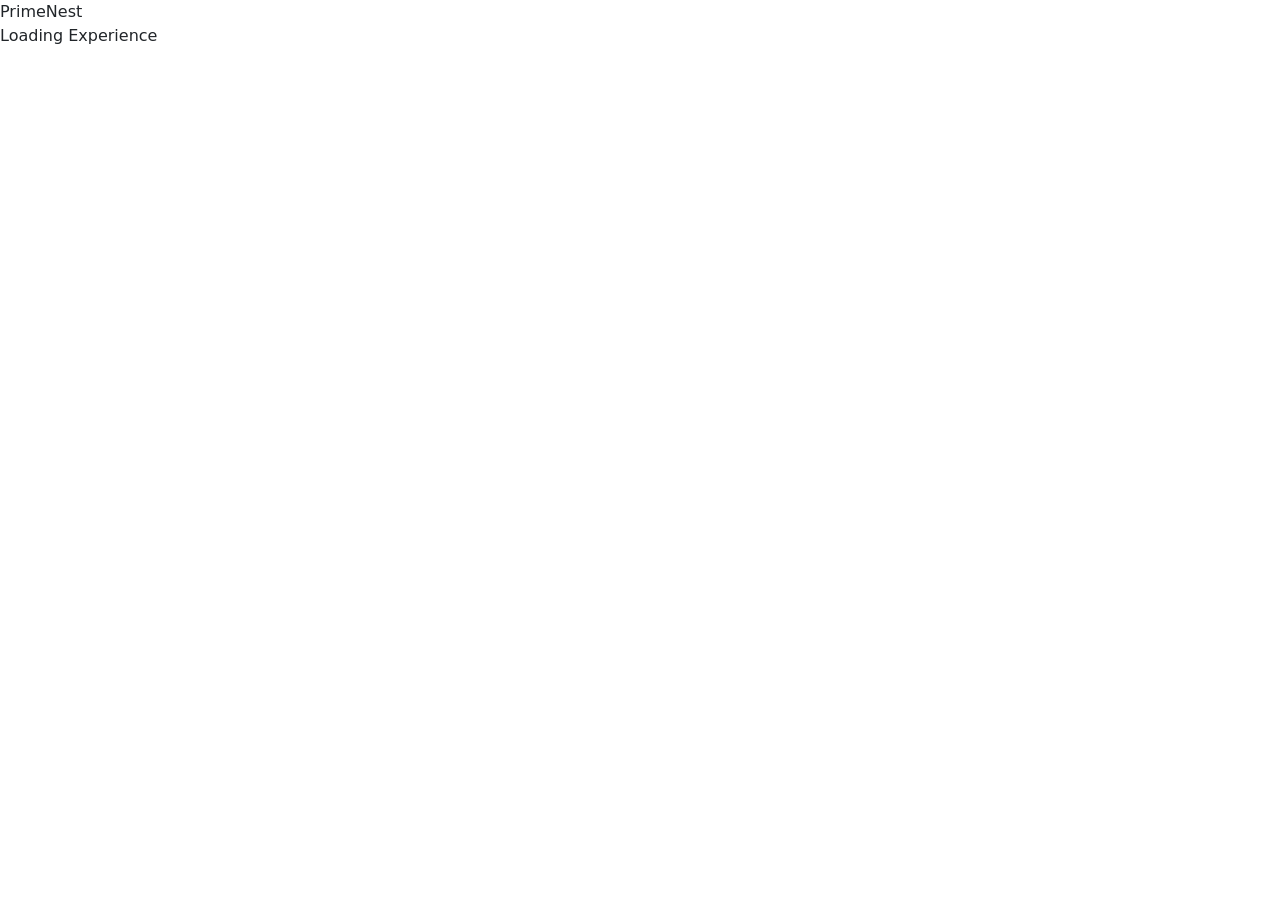
==== index.html @ ca361a0c "Add files via upload" ====
<!DOCTYPE html>
<html lang="en">
<head>
  <meta charset="utf-8">
  <meta name="viewport" content="width=device-width, initial-scale=1">
  <title>PrimeNest Properties | Buy, Sell &amp; Rent Premium Property in India</title>
  <meta name="description" content="PrimeNest Properties is a RERA-registered Indian real estate advisory offering 16+ verified apartments, villas, builder floors, plots, shops, offices and warehouses across Gurugram, Mumbai, Delhi, Bengaluru, Hyderabad and Pune.">
  <meta name="keywords" content="real estate India, property dealer, buy property, rent property, apartments for sale, villas, commercial office, plots, PrimeNest Properties">
  <meta name="author" content="PrimeNest Properties">
  <meta name="robots" content="index, follow, max-image-preview:large">
  <link rel="canonical" href="https://primenestproperties.in/">
  <meta property="og:type" content="website">
  <meta property="og:site_name" content="PrimeNest Properties">
  <meta property="og:title" content="PrimeNest Properties | Find Your Perfect Property">
  <meta property="og:description" content="Verified property listings, transparent pricing and complete legal diligence across six Indian cities. Call or WhatsApp 9217151926.">
  <meta property="og:image" content="https://images.pexels.com/photos/37853145/pexels-photo-37853145.jpeg?auto=compress&cs=tinysrgb&w=1200">
  <meta property="og:url" content="https://primenestproperties.in/">
  <meta property="og:locale" content="en_IN">
  <meta name="twitter:card" content="summary_large_image">
  <meta name="twitter:title" content="PrimeNest Properties | Find Your Perfect Property">
  <meta name="twitter:description" content="Verified property listings, transparent pricing and complete legal diligence across six Indian cities.">
  <meta name="twitter:image" content="https://images.pexels.com/photos/37853145/pexels-photo-37853145.jpeg?auto=compress&cs=tinysrgb&w=1200">
  <meta name="theme-color" content="#050b18">
  <link rel="icon" href="data:image/svg+xml,<svg xmlns='http://www.w3.org/2000/svg' viewBox='0 0 100 100'><rect width='100' height='100' rx='22' fill='%23050b18'/><text x='50' y='68' font-size='54' text-anchor='middle' fill='%23c9a227' font-family='Georgia'>P</text></svg>">
  <link rel="preconnect" href="https://fonts.googleapis.com">
  <link rel="preconnect" href="https://fonts.gstatic.com" crossorigin>
  <link rel="preconnect" href="https://images.pexels.com" crossorigin>
  <link href="https://fonts.googleapis.com/css2?family=Plus+Jakarta+Sans:wght@300;400;500;600;700;800&family=Playfair+Display:wght@500;600;700&display=swap" rel="stylesheet">
  <link href="https://cdn.jsdelivr.net/npm/bootstrap@5.3.3/dist/css/bootstrap.min.css" rel="stylesheet">
  <link href="https://cdnjs.cloudflare.com/ajax/libs/font-awesome/6.5.2/css/all.min.css" rel="stylesheet">
  <script type="application/ld+json">
  {"@context":"https://schema.org","@type":"RealEstateAgent","name":"PrimeNest Properties","description":"RERA registered property advisory for buying, selling, renting and managing real estate across India.","telephone":"+919217151926","email":"hello@primenestproperties.in","url":"https://primenestproperties.in/","address":{"@type":"PostalAddress","streetAddress":"PrimeNest Tower, 4th Floor, Sector 29, MG Road","addressLocality":"Gurugram","addressRegion":"Haryana","postalCode":"122001","addressCountry":"IN"},"areaServed":["Gurugram","Delhi","Mumbai","Bengaluru","Hyderabad","Pune"],"aggregateRating":{"@type":"AggregateRating","ratingValue":"4.9","reviewCount":"1200"},"openingHours":"Mo-Sa 09:30-19:30"}
  </script>
</head>
<body>
  <div id="prime-loader"><div class="loader-inner"><div class="loader-mark">Prime<span>Nest</span></div><div class="loader-bar"><i></i></div><div class="loader-sub">Loading Experience</div></div></div>
  <header id="prime-nav"></header>
  <main id="prime-app"></main>
  <footer id="prime-footer"></footer>
  <noscript>
    <div style="padding:48px 20px;text-align:center;font-family:system-ui,sans-serif">
      <h1 style="font-size:1.5rem;color:#050b18">PrimeNest Properties</h1>
      <p>Please enable JavaScript to browse our verified property listings.</p>
      <p>Call or WhatsApp us on <strong>9217151926</strong> — hello@primenestproperties.in</p>
    </div>
  </noscript>
  <script src="https://cdn.jsdelivr.net/npm/bootstrap@5.3.3/dist/js/bootstrap.bundle.min.js"></script>
  <script type="module" src="/src/site-entry.js"></script>
</body>
</html>
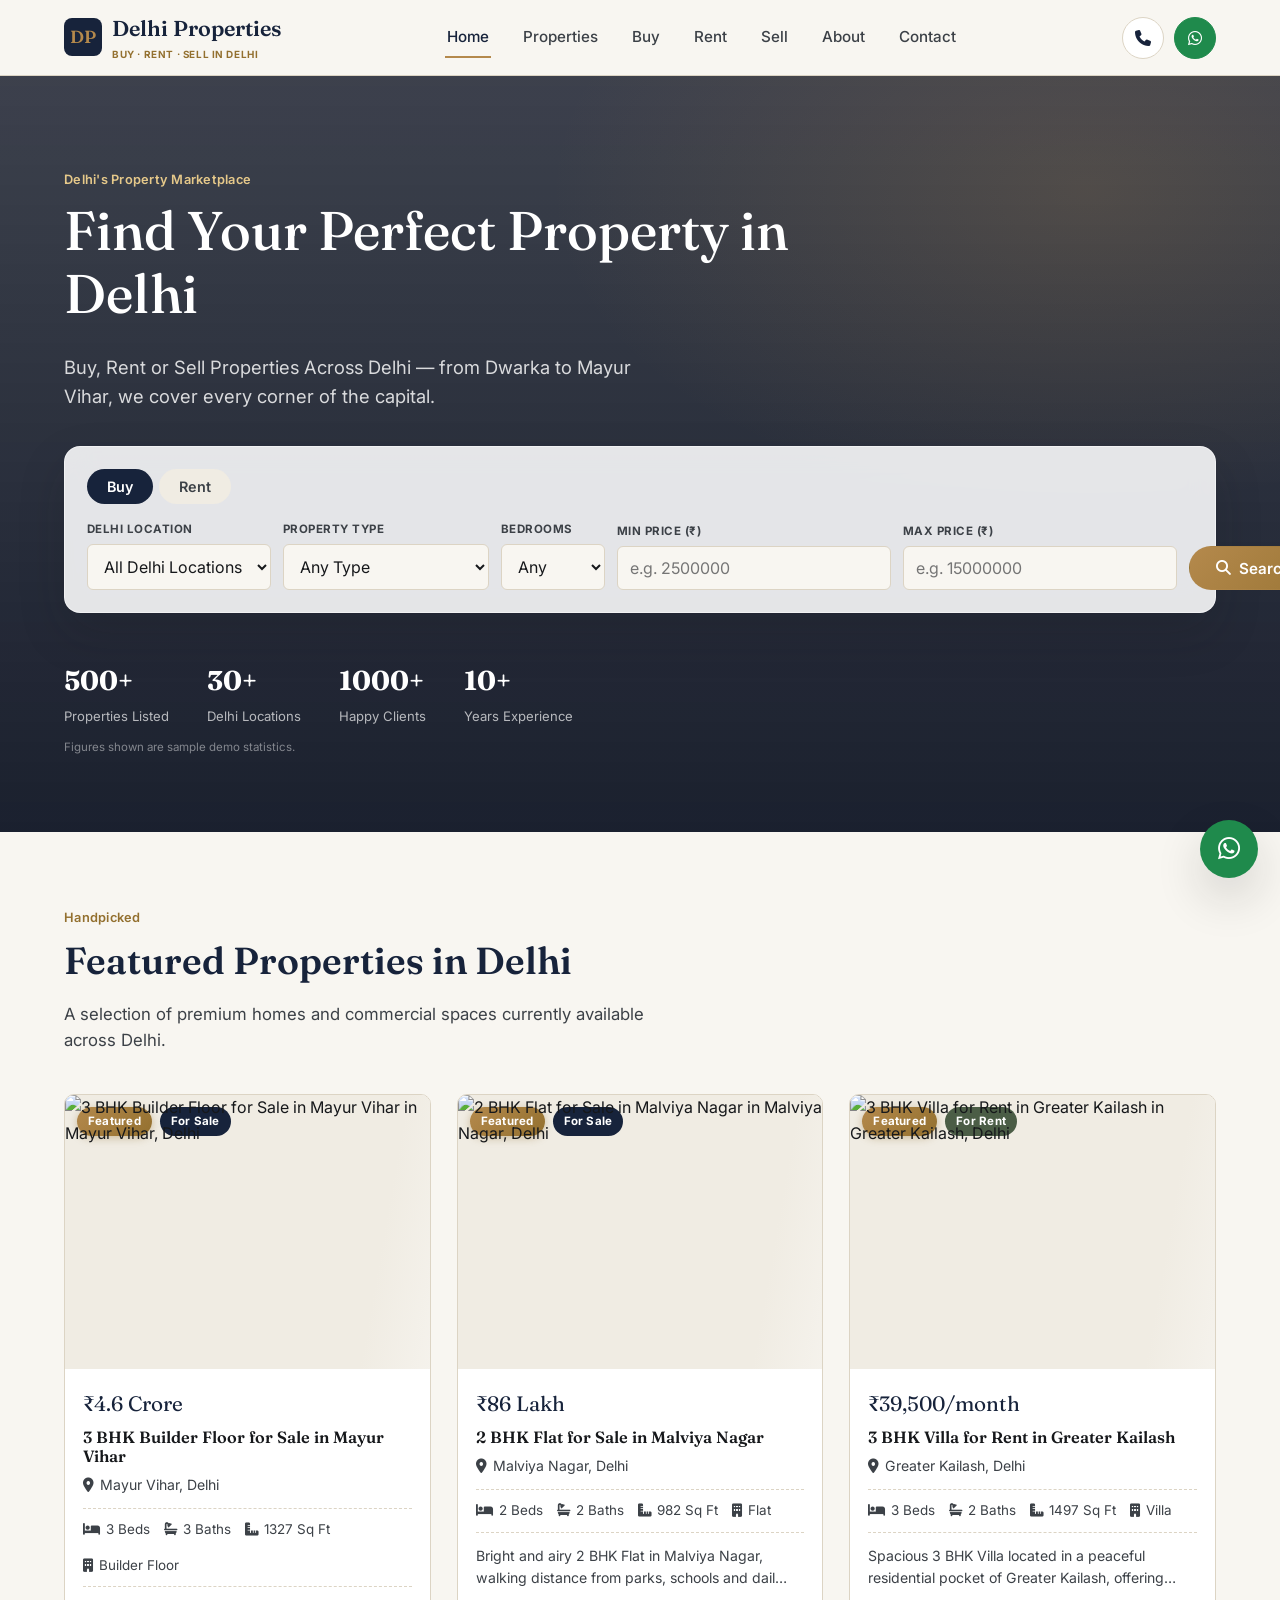
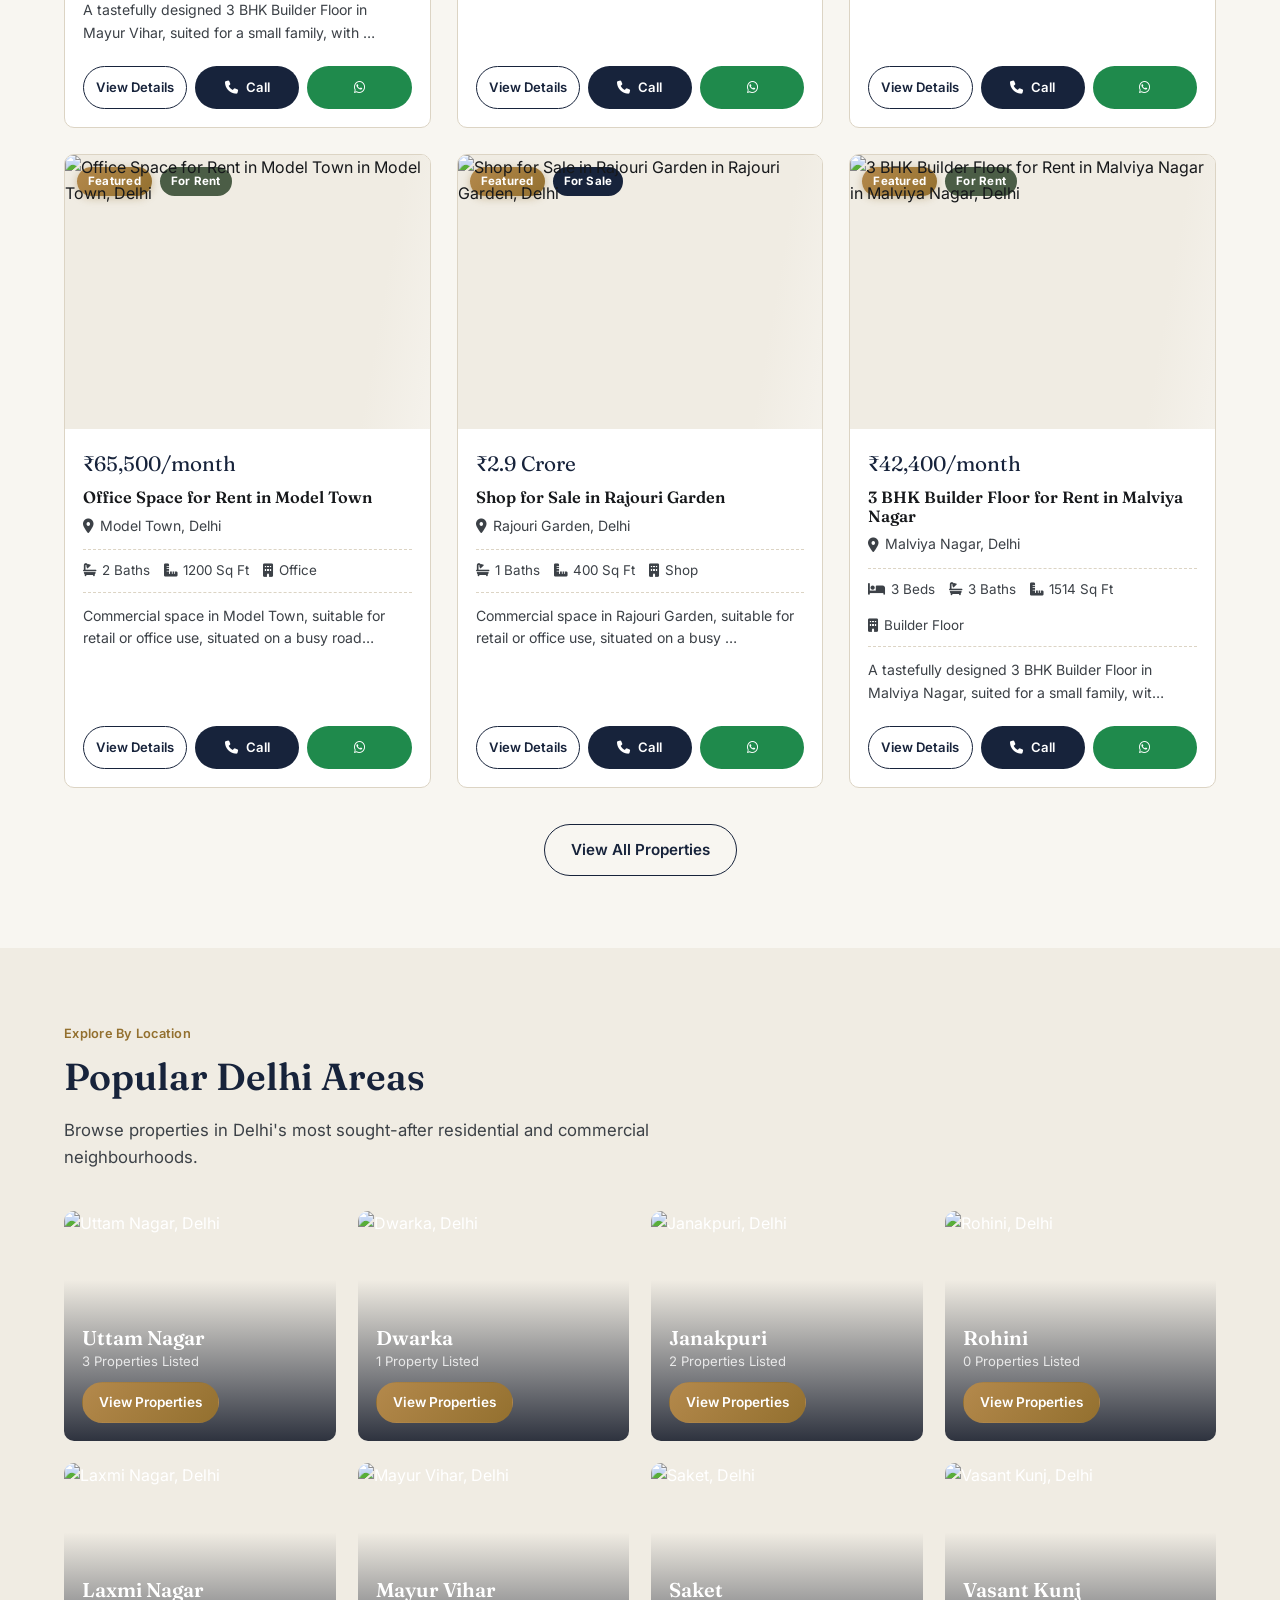
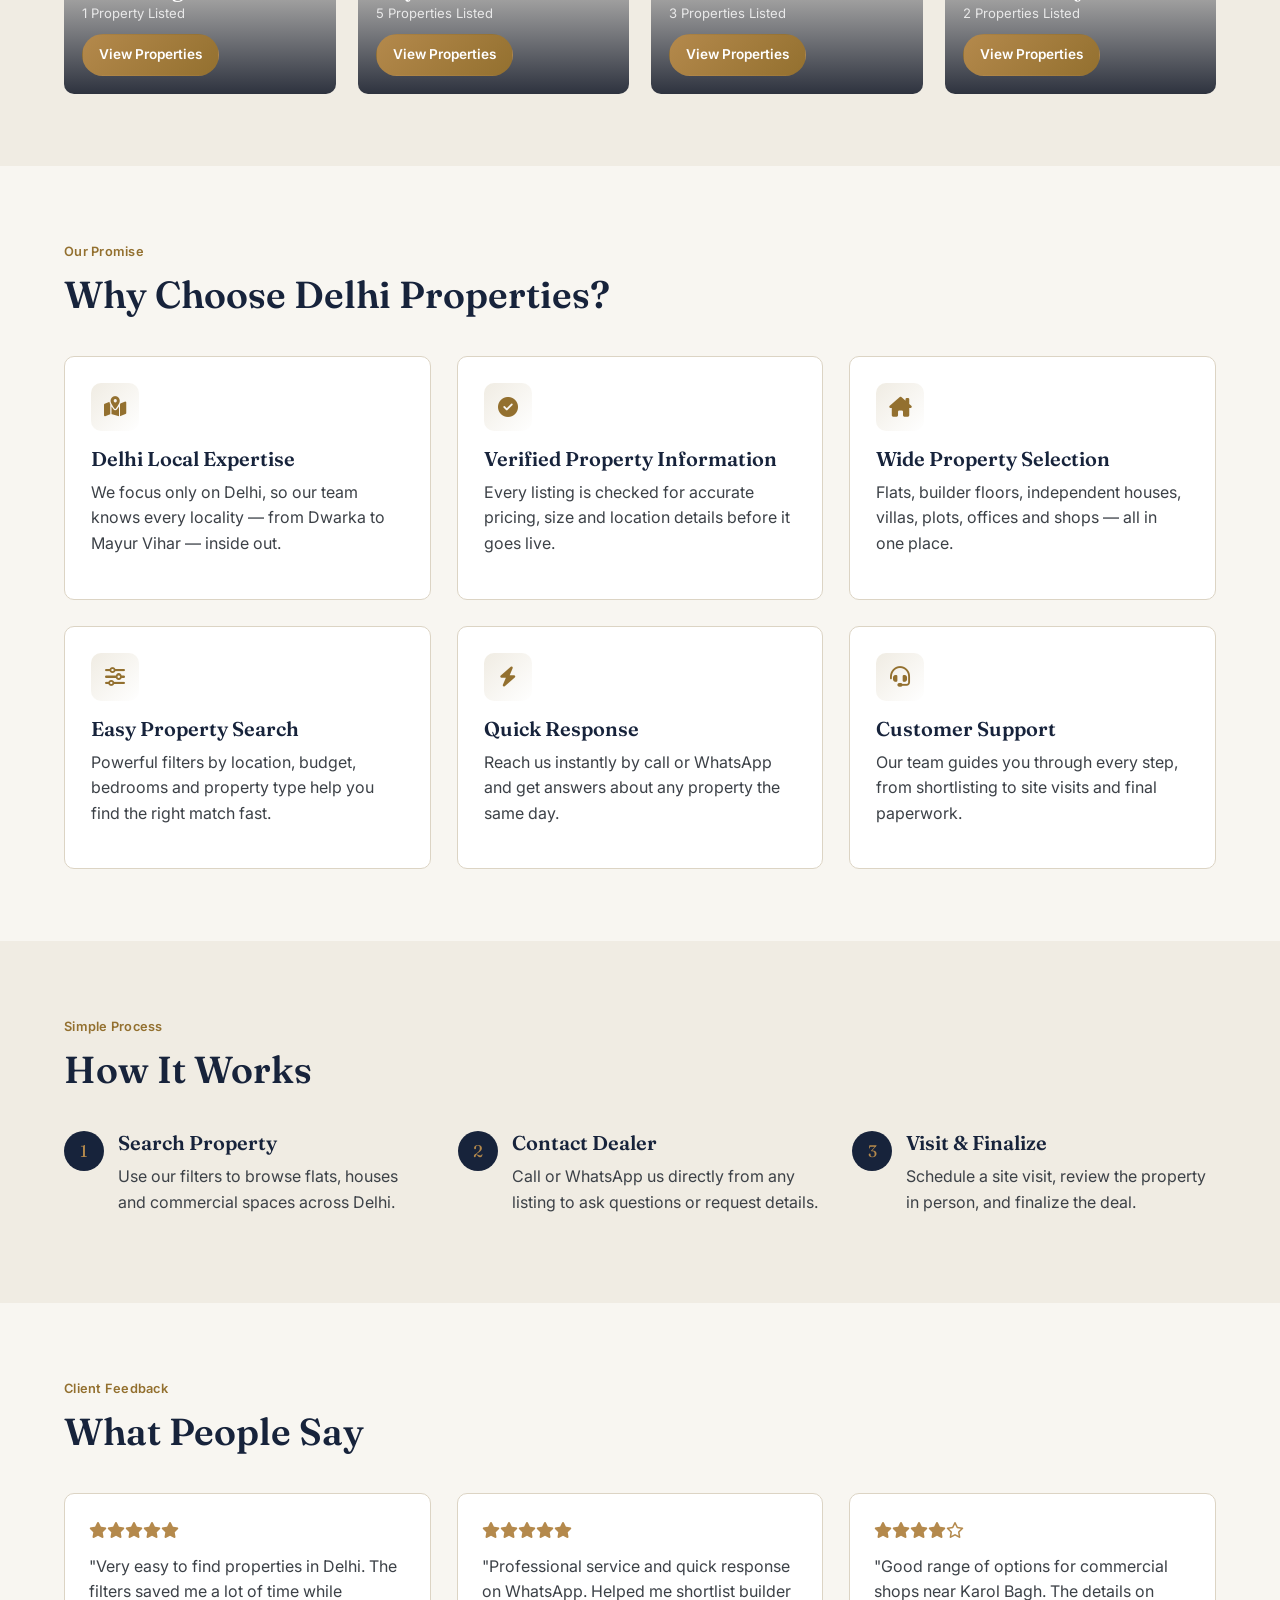
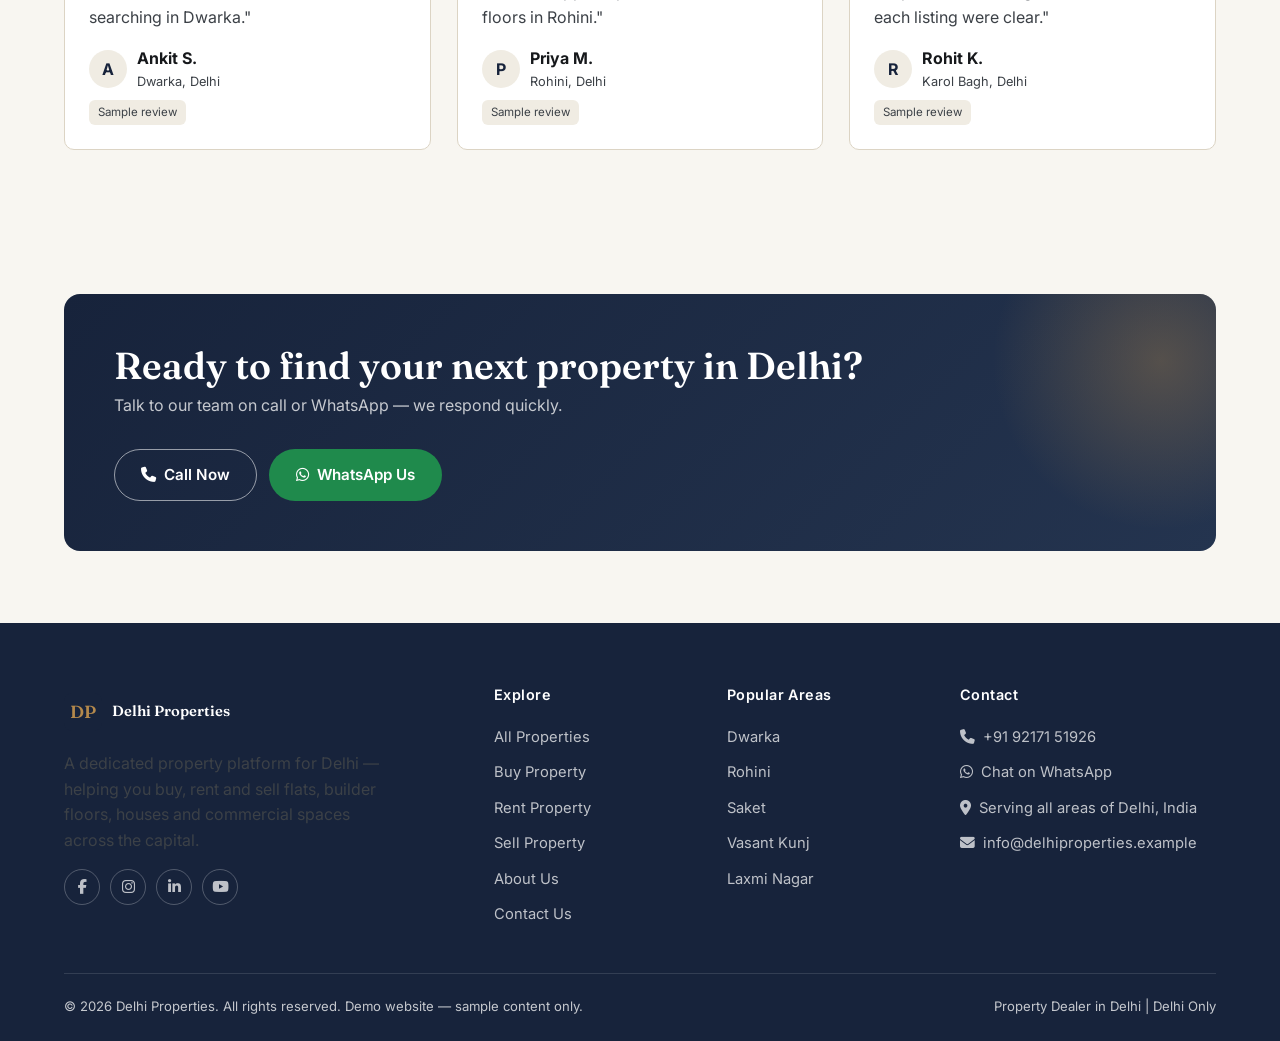
==== commit 19dcba35: "Add files via upload" ====
--- a/index.html
+++ b/index.html
@@ -1,50 +1,334 @@
 <!DOCTYPE html>
 <html lang="en">
 <head>
-  <meta charset="utf-8">
-  <meta name="viewport" content="width=device-width, initial-scale=1">
-  <title>PrimeNest Properties | Buy, Sell &amp; Rent Premium Property in India</title>
-  <meta name="description" content="PrimeNest Properties is a RERA-registered Indian real estate advisory offering 16+ verified apartments, villas, builder floors, plots, shops, offices and warehouses across Gurugram, Mumbai, Delhi, Bengaluru, Hyderabad and Pune.">
-  <meta name="keywords" content="real estate India, property dealer, buy property, rent property, apartments for sale, villas, commercial office, plots, PrimeNest Properties">
-  <meta name="author" content="PrimeNest Properties">
-  <meta name="robots" content="index, follow, max-image-preview:large">
-  <link rel="canonical" href="https://primenestproperties.in/">
-  <meta property="og:type" content="website">
-  <meta property="og:site_name" content="PrimeNest Properties">
-  <meta property="og:title" content="PrimeNest Properties | Find Your Perfect Property">
-  <meta property="og:description" content="Verified property listings, transparent pricing and complete legal diligence across six Indian cities. Call or WhatsApp 9217151926.">
-  <meta property="og:image" content="https://images.pexels.com/photos/37853145/pexels-photo-37853145.jpeg?auto=compress&cs=tinysrgb&w=1200">
-  <meta property="og:url" content="https://primenestproperties.in/">
-  <meta property="og:locale" content="en_IN">
-  <meta name="twitter:card" content="summary_large_image">
-  <meta name="twitter:title" content="PrimeNest Properties | Find Your Perfect Property">
-  <meta name="twitter:description" content="Verified property listings, transparent pricing and complete legal diligence across six Indian cities.">
-  <meta name="twitter:image" content="https://images.pexels.com/photos/37853145/pexels-photo-37853145.jpeg?auto=compress&cs=tinysrgb&w=1200">
-  <meta name="theme-color" content="#050b18">
-  <link rel="icon" href="data:image/svg+xml,<svg xmlns='http://www.w3.org/2000/svg' viewBox='0 0 100 100'><rect width='100' height='100' rx='22' fill='%23050b18'/><text x='50' y='68' font-size='54' text-anchor='middle' fill='%23c9a227' font-family='Georgia'>P</text></svg>">
-  <link rel="preconnect" href="https://fonts.googleapis.com">
-  <link rel="preconnect" href="https://fonts.gstatic.com" crossorigin>
-  <link rel="preconnect" href="https://images.pexels.com" crossorigin>
-  <link href="https://fonts.googleapis.com/css2?family=Plus+Jakarta+Sans:wght@300;400;500;600;700;800&family=Playfair+Display:wght@500;600;700&display=swap" rel="stylesheet">
-  <link href="https://cdn.jsdelivr.net/npm/bootstrap@5.3.3/dist/css/bootstrap.min.css" rel="stylesheet">
-  <link href="https://cdnjs.cloudflare.com/ajax/libs/font-awesome/6.5.2/css/all.min.css" rel="stylesheet">
-  <script type="application/ld+json">
-  {"@context":"https://schema.org","@type":"RealEstateAgent","name":"PrimeNest Properties","description":"RERA registered property advisory for buying, selling, renting and managing real estate across India.","telephone":"+919217151926","email":"hello@primenestproperties.in","url":"https://primenestproperties.in/","address":{"@type":"PostalAddress","streetAddress":"PrimeNest Tower, 4th Floor, Sector 29, MG Road","addressLocality":"Gurugram","addressRegion":"Haryana","postalCode":"122001","addressCountry":"IN"},"areaServed":["Gurugram","Delhi","Mumbai","Bengaluru","Hyderabad","Pune"],"aggregateRating":{"@type":"AggregateRating","ratingValue":"4.9","reviewCount":"1200"},"openingHours":"Mo-Sa 09:30-19:30"}
-  </script>
+<meta charset="UTF-8">
+<meta name="viewport" content="width=device-width, initial-scale=1.0">
+<title>Delhi Properties | Buy, Rent & Sell Property in Delhi</title>
+<meta name="description" content="Delhi Properties helps you buy, rent and sell flats, builder floors, houses, plots and commercial property across Delhi — Dwarka, Rohini, Saket, Vasant Kunj, Laxmi Nagar and 25+ more Delhi locations.">
+<meta name="keywords" content="Property Dealer in Delhi, Properties in Delhi, Flats for Sale in Delhi, Flats for Rent in Delhi, Buy Property in Delhi, Rent Property in Delhi">
+<link rel="canonical" href="https://www.delhiproperties.example/index.html">
+<meta property="og:title" content="Delhi Properties | Buy, Rent & Sell Property in Delhi">
+<meta property="og:description" content="Delhi Properties helps you buy, rent and sell flats, builder floors, houses, plots and commercial property across Delhi — Dwarka, Rohini, Saket, Vasant Kunj, Laxmi Nagar and 25+ more Delhi locations.">
+<meta property="og:type" content="website">
+<meta property="og:url" content="https://www.delhiproperties.example/index.html">
+<meta property="og:image" content="https://images.unsplash.com/photo-1580216643062-cf460548a66a?q=80&w=1200&auto=format&fit=crop">
+<meta name="twitter:card" content="summary_large_image">
+<link rel="icon" href="data:image/svg+xml,<svg xmlns=%22http://www.w3.org/2000/svg%22 viewBox=%220 0 100 100%22><text y=%22.9em%22 font-size=%2290%22>🏙️</text></svg>">
+<link rel="preconnect" href="https://fonts.googleapis.com">
+<link rel="preconnect" href="https://fonts.gstatic.com" crossorigin>
+<link href="https://fonts.googleapis.com/css2?family=Fraunces:opsz,wght@9..144,400..700&family=Inter:wght@400;500;600;700;800&display=swap" rel="stylesheet">
+<link rel="stylesheet" href="https://cdnjs.cloudflare.com/ajax/libs/font-awesome/6.5.1/css/all.min.css">
+<link rel="stylesheet" href="css/style.css">
 </head>
 <body>
-  <div id="prime-loader"><div class="loader-inner"><div class="loader-mark">Prime<span>Nest</span></div><div class="loader-bar"><i></i></div><div class="loader-sub">Loading Experience</div></div></div>
-  <header id="prime-nav"></header>
-  <main id="prime-app"></main>
-  <footer id="prime-footer"></footer>
-  <noscript>
-    <div style="padding:48px 20px;text-align:center;font-family:system-ui,sans-serif">
-      <h1 style="font-size:1.5rem;color:#050b18">PrimeNest Properties</h1>
-      <p>Please enable JavaScript to browse our verified property listings.</p>
-      <p>Call or WhatsApp us on <strong>9217151926</strong> — hello@primenestproperties.in</p>
-    </div>
-  </noscript>
-  <script src="https://cdn.jsdelivr.net/npm/bootstrap@5.3.3/dist/js/bootstrap.bundle.min.js"></script>
-  <script type="module" src="/src/site-entry.js"></script>
+<a href="#main" class="skip-link">Skip to main content</a>
+
+<header class="site-header">
+  <div class="container">
+    <a href="index.html" class="brand">
+      <span class="brand-mark">DP</span>
+      <span>Delhi Properties<span class="brand-sub">Buy · Rent · Sell in Delhi</span></span>
+    </a>
+    <nav class="nav-main" aria-label="Primary">
+      <a href="index.html" class="active">Home</a>
+<a href="properties.html" class="">Properties</a>
+<a href="buy.html" class="">Buy</a>
+<a href="rent.html" class="">Rent</a>
+<a href="sell.html" class="">Sell</a>
+<a href="about.html" class="">About</a>
+<a href="contact.html" class="">Contact</a>
+    </nav>
+    <div class="header-actions">
+      <a href="tel:+919217151926" data-call class="icon-btn call text-actions" aria-label="Call Delhi Properties" title="Call Now"><i class="fa-solid fa-phone"></i></a>
+      <a href="#" data-whatsapp-generic target="_blank" rel="noopener" class="icon-btn whatsapp text-actions" aria-label="Chat on WhatsApp" title="WhatsApp"><i class="fa-brands fa-whatsapp"></i></a>
+      <button class="hamburger" aria-label="Open menu" aria-expanded="false"><i class="fa-solid fa-bars"></i></button>
+    </div>
+  </div>
+</header>
+<div class="mobile-nav" id="mobileNav">
+  <div class="container">
+    <a href="index.html" class="active">Home</a>
+<a href="properties.html" class="">Properties</a>
+<a href="buy.html" class="">Buy</a>
+<a href="rent.html" class="">Rent</a>
+<a href="sell.html" class="">Sell</a>
+<a href="about.html" class="">About</a>
+<a href="contact.html" class="">Contact</a>
+    <div class="mobile-cta">
+      <a href="tel:+919217151926" class="btn btn-primary btn-block"><i class="fa-solid fa-phone"></i> Call Now</a>
+      <a href="#" data-whatsapp-generic target="_blank" rel="noopener" class="btn btn-whatsapp btn-block"><i class="fa-brands fa-whatsapp"></i> WhatsApp</a>
+    </div>
+  </div>
+</div>
+
+<main id="main">
+
+  <section class="hero">
+    <div class="container">
+      <span class="eyebrow">Delhi's Property Marketplace</span>
+      <h1>Find Your Perfect Property in Delhi</h1>
+      <p class="lead">Buy, Rent or Sell Properties Across Delhi — from Dwarka to Mayur Vihar, we cover every corner of the capital.</p>
+
+      <form class="search-box" id="heroSearchForm">
+        <div class="search-tabs" role="tablist" aria-label="Search purpose">
+          <button type="button" class="active" data-purpose="Buy">Buy</button>
+          <button type="button" data-purpose="Rent">Rent</button>
+        </div>
+        <div class="search-grid">
+          <div class="field">
+            <label for="hLocation">Delhi Location</label>
+            <select id="hLocation" name="location"></select>
+          </div>
+          <div class="field">
+            <label for="hType">Property Type</label>
+            <select id="hType" name="propertyType">
+              <option value="Any">Any Type</option>
+              <option>Flat</option><option>Apartment</option><option>Builder Floor</option>
+              <option>Independent House</option><option>Villa</option><option>Plot</option>
+              <option>Office</option><option>Shop</option><option>Commercial Property</option>
+            </select>
+          </div>
+          <div class="field">
+            <label for="hBed">Bedrooms</label>
+            <select id="hBed" name="bedrooms">
+              <option value="Any">Any</option>
+              <option value="1">1 BHK</option><option value="2">2 BHK</option>
+              <option value="3">3 BHK</option><option value="4">4+ BHK</option>
+            </select>
+          </div>
+          <div class="field">
+            <label for="hMin">Min Price (₹)</label>
+            <input type="number" id="hMin" name="minPrice" placeholder="e.g. 2500000">
+          </div>
+          <div class="field">
+            <label for="hMax">Max Price (₹)</label>
+            <input type="number" id="hMax" name="maxPrice" placeholder="e.g. 15000000">
+          </div>
+          <div class="field">
+            <button type="submit" class="btn btn-gold btn-block"><i class="fa-solid fa-magnifying-glass"></i> Search Property</button>
+          </div>
+        </div>
+      </form>
+
+      <div class="hero-stats">
+        <div class="stat"><b data-countup="500" data-suffix="+">0</b><span>Properties Listed</span></div>
+        <div class="stat"><b data-countup="30" data-suffix="+">0</b><span>Delhi Locations</span></div>
+        <div class="stat"><b data-countup="1000" data-suffix="+">0</b><span>Happy Clients</span></div>
+        <div class="stat"><b data-countup="10" data-suffix="+">0</b><span>Years Experience</span></div>
+      </div>
+      <p style="font-size:.72rem; color:rgba(255,255,255,.45); margin-top:10px;">Figures shown are sample demo statistics.</p>
+    </div>
+  </section>
+
+  <section class="section">
+    <div class="container">
+      <div class="section-head reveal">
+        <span class="eyebrow">Handpicked</span>
+        <h2>Featured Properties in Delhi</h2>
+        <p>A selection of premium homes and commercial spaces currently available across Delhi.</p>
+      </div>
+      <div class="grid-3" id="featuredGrid"></div>
+      <div class="text-center" style="text-align:center; margin-top:36px;">
+        <a href="properties.html" class="btn btn-outline">View All Properties</a>
+      </div>
+    </div>
+  </section>
+
+  <section class="section" style="background:var(--paper-dim);">
+    <div class="container">
+      <div class="section-head reveal">
+        <span class="eyebrow">Explore By Location</span>
+        <h2>Popular Delhi Areas</h2>
+        <p>Browse properties in Delhi's most sought-after residential and commercial neighbourhoods.</p>
+      </div>
+      <div class="grid-4" id="areaGrid"></div>
+    </div>
+  </section>
+
+  <section class="section">
+    <div class="container">
+      <div class="section-head reveal">
+        <span class="eyebrow">Our Promise</span>
+        <h2>Why Choose Delhi Properties?</h2>
+      </div>
+      <div class="grid-3">
+        <div class="feature-card reveal">
+          <div class="icon"><i class="fa-solid fa-map-location-dot"></i></div>
+          <h3>Delhi Local Expertise</h3>
+          <p>We focus only on Delhi, so our team knows every locality — from Dwarka to Mayur Vihar — inside out.</p>
+        </div>
+        <div class="feature-card reveal">
+          <div class="icon"><i class="fa-solid fa-circle-check"></i></div>
+          <h3>Verified Property Information</h3>
+          <p>Every listing is checked for accurate pricing, size and location details before it goes live.</p>
+        </div>
+        <div class="feature-card reveal">
+          <div class="icon"><i class="fa-solid fa-house-chimney"></i></div>
+          <h3>Wide Property Selection</h3>
+          <p>Flats, builder floors, independent houses, villas, plots, offices and shops — all in one place.</p>
+        </div>
+        <div class="feature-card reveal">
+          <div class="icon"><i class="fa-solid fa-sliders"></i></div>
+          <h3>Easy Property Search</h3>
+          <p>Powerful filters by location, budget, bedrooms and property type help you find the right match fast.</p>
+        </div>
+        <div class="feature-card reveal">
+          <div class="icon"><i class="fa-solid fa-bolt"></i></div>
+          <h3>Quick Response</h3>
+          <p>Reach us instantly by call or WhatsApp and get answers about any property the same day.</p>
+        </div>
+        <div class="feature-card reveal">
+          <div class="icon"><i class="fa-solid fa-headset"></i></div>
+          <h3>Customer Support</h3>
+          <p>Our team guides you through every step, from shortlisting to site visits and final paperwork.</p>
+        </div>
+      </div>
+    </div>
+  </section>
+
+  <section class="section" style="background:var(--paper-dim);">
+    <div class="container">
+      <div class="section-head reveal">
+        <span class="eyebrow">Simple Process</span>
+        <h2>How It Works</h2>
+      </div>
+      <div class="steps">
+        <div class="step reveal"><div class="num">1</div><h3>Search Property</h3><p>Use our filters to browse flats, houses and commercial spaces across Delhi.</p></div>
+        <div class="step reveal"><div class="num">2</div><h3>Contact Dealer</h3><p>Call or WhatsApp us directly from any listing to ask questions or request details.</p></div>
+        <div class="step reveal"><div class="num">3</div><h3>Visit &amp; Finalize</h3><p>Schedule a site visit, review the property in person, and finalize the deal.</p></div>
+      </div>
+    </div>
+  </section>
+
+  <section class="section">
+    <div class="container">
+      <div class="section-head reveal">
+        <span class="eyebrow">Client Feedback</span>
+        <h2>What People Say</h2>
+      </div>
+      <div class="grid-3">
+        <div class="review-card reveal">
+          <div class="stars"><i class="fa-solid fa-star"></i><i class="fa-solid fa-star"></i><i class="fa-solid fa-star"></i><i class="fa-solid fa-star"></i><i class="fa-solid fa-star"></i></div>
+          <p>"Very easy to find properties in Delhi. The filters saved me a lot of time while searching in Dwarka."</p>
+          <div class="who"><div class="avatar">A</div><div><strong>Ankit S.</strong><div class="text-muted" style="font-size:.8rem;">Dwarka, Delhi</div></div></div>
+          <span class="demo-tag">Sample review</span>
+        </div>
+        <div class="review-card reveal">
+          <div class="stars"><i class="fa-solid fa-star"></i><i class="fa-solid fa-star"></i><i class="fa-solid fa-star"></i><i class="fa-solid fa-star"></i><i class="fa-solid fa-star"></i></div>
+          <p>"Professional service and quick response on WhatsApp. Helped me shortlist builder floors in Rohini."</p>
+          <div class="who"><div class="avatar">P</div><div><strong>Priya M.</strong><div class="text-muted" style="font-size:.8rem;">Rohini, Delhi</div></div></div>
+          <span class="demo-tag">Sample review</span>
+        </div>
+        <div class="review-card reveal">
+          <div class="stars"><i class="fa-solid fa-star"></i><i class="fa-solid fa-star"></i><i class="fa-solid fa-star"></i><i class="fa-solid fa-star"></i><i class="fa-regular fa-star"></i></div>
+          <p>"Good range of options for commercial shops near Karol Bagh. The details on each listing were clear."</p>
+          <div class="who"><div class="avatar">R</div><div><strong>Rohit K.</strong><div class="text-muted" style="font-size:.8rem;">Karol Bagh, Delhi</div></div></div>
+          <span class="demo-tag">Sample review</span>
+        </div>
+      </div>
+    </div>
+  </section>
+
+  <section class="section">
+    <div class="container">
+      <div class="cta-band reveal">
+        <div>
+          <h2>Ready to find your next property in Delhi?</h2>
+          <p>Talk to our team on call or WhatsApp — we respond quickly.</p>
+        </div>
+        <div style="display:flex; gap:12px; flex-wrap:wrap;">
+          <a href="tel:+919217151926" class="btn btn-outline-light"><i class="fa-solid fa-phone"></i> Call Now</a>
+          <a href="#" data-whatsapp-generic target="_blank" rel="noopener" class="btn btn-whatsapp"><i class="fa-brands fa-whatsapp"></i> WhatsApp Us</a>
+        </div>
+      </div>
+    </div>
+  </section>
+
+</main>
+
+<footer class="site-footer">
+  <div class="container">
+    <div class="footer-grid">
+      <div>
+        <a href="index.html" class="brand" style="margin-bottom:14px; display:inline-flex;">
+          <span class="brand-mark">DP</span>
+          <span>Delhi Properties</span>
+        </a>
+        <p style="max-width:320px;">A dedicated property platform for Delhi — helping you buy, rent and sell flats, builder floors, houses and commercial spaces across the capital.</p>
+        <div class="social-row" aria-label="Social links">
+          <a href="#" aria-label="Facebook"><i class="fa-brands fa-facebook-f"></i></a>
+          <a href="#" aria-label="Instagram"><i class="fa-brands fa-instagram"></i></a>
+          <a href="#" aria-label="LinkedIn"><i class="fa-brands fa-linkedin-in"></i></a>
+          <a href="#" aria-label="YouTube"><i class="fa-brands fa-youtube"></i></a>
+        </div>
+      </div>
+      <div>
+        <h4>Explore</h4>
+        <a href="properties.html">All Properties</a>
+        <a href="buy.html">Buy Property</a>
+        <a href="rent.html">Rent Property</a>
+        <a href="sell.html">Sell Property</a>
+        <a href="about.html">About Us</a>
+        <a href="contact.html">Contact Us</a>
+      </div>
+      <div>
+        <h4>Popular Areas</h4>
+        <a href="properties.html?location=Dwarka">Dwarka</a>
+        <a href="properties.html?location=Rohini">Rohini</a>
+        <a href="properties.html?location=Saket">Saket</a>
+        <a href="properties.html?location=Vasant%20Kunj">Vasant Kunj</a>
+        <a href="properties.html?location=Laxmi%20Nagar">Laxmi Nagar</a>
+      </div>
+      <div>
+        <h4>Contact</h4>
+        <a href="tel:+919217151926"><i class="fa-solid fa-phone" style="margin-right:8px;"></i>+91 92171 51926</a>
+        <a href="#" data-whatsapp-generic target="_blank" rel="noopener"><i class="fa-brands fa-whatsapp" style="margin-right:8px;"></i>Chat on WhatsApp</a>
+        <a href="contact.html"><i class="fa-solid fa-location-dot" style="margin-right:8px;"></i>Serving all areas of Delhi, India</a>
+        <a href="mailto:info@delhiproperties.example"><i class="fa-solid fa-envelope" style="margin-right:8px;"></i>info@delhiproperties.example</a>
+      </div>
+    </div>
+    <div class="footer-bottom">
+      <span>© 2026 Delhi Properties. All rights reserved. Demo website — sample content only.</span>
+      <span>Property Dealer in Delhi | Delhi Only</span>
+    </div>
+  </div>
+</footer>
+
+<a href="#" data-whatsapp-generic target="_blank" rel="noopener" class="float-whatsapp" aria-label="Chat on WhatsApp"><i class="fa-brands fa-whatsapp"></i></a>
+<button class="back-to-top" aria-label="Back to top"><i class="fa-solid fa-arrow-up"></i></button>
+
+<script src="js/properties.js"></script>
+<script src="js/main.js"></script>
+
+<script>
+  const AREA_SAMPLE = [
+    {name:"Uttam Nagar", img:"https://images.unsplash.com/photo-1570129477492-45c003edd2be?q=80&w=600&auto=format&fit=crop"},
+    {name:"Dwarka", img:"https://images.unsplash.com/photo-1560518883-ce09059eeffa?q=80&w=600&auto=format&fit=crop"},
+    {name:"Janakpuri", img:"https://images.unsplash.com/photo-1502005229762-cf1b2da7c5d6?q=80&w=600&auto=format&fit=crop"},
+    {name:"Rohini", img:"https://images.unsplash.com/photo-1512917774080-9991f1c4c750?q=80&w=600&auto=format&fit=crop"},
+    {name:"Laxmi Nagar", img:"https://images.unsplash.com/photo-1494526585095-c41cabfe98bd?q=80&w=600&auto=format&fit=crop"},
+    {name:"Mayur Vihar", img:"https://images.unsplash.com/photo-1523217582562-09d0def993a6?q=80&w=600&auto=format&fit=crop"},
+    {name:"Saket", img:"https://images.unsplash.com/photo-1449844908441-8829872d2607?q=80&w=600&auto=format&fit=crop"},
+    {name:"Vasant Kunj", img:"https://images.unsplash.com/photo-1512918728675-ed5a9ecdebfd?q=80&w=600&auto=format&fit=crop"}
+  ];
+  document.addEventListener("DOMContentLoaded", () => {
+    renderFeatured("#featuredGrid", 6);
+    const areaGrid = qs("#areaGrid");
+    if (areaGrid) {
+      areaGrid.innerHTML = AREA_SAMPLE.map(a => {
+        const count = PROPERTIES.filter(p => p.location === a.name).length;
+        return `<div class="area-card reveal">
+          <img src="${a.img}" alt="${a.name}, Delhi" loading="lazy" onerror="this.onerror=null;this.src='https://picsum.photos/seed/${a.name.replace(/\s/g,'')}/600/500';">
+          <h3>${a.name}</h3>
+          <span>${count} Propert${count === 1 ? "y" : "ies"} Listed</span>
+          <a class="btn btn-gold btn-sm" data-area-link="${a.name}" href="#">View Properties</a>
+        </div>`;
+      }).join("");
+      initAreaLinks();
+      initReveal();
+    }
+  });
+</script>
+
 </body>
-</html>
+</html>
--- a/css/style.css
+++ b/css/style.css
@@ -0,0 +1,491 @@
+/* ==========================================================================
+   Delhi Properties — Stylesheet
+   Design language: sandstone & ink. Inspired by Delhi's civic architecture —
+   deep indigo-ink, warm sandstone gold, and paper-white backgrounds.
+   ========================================================================== */
+
+:root{
+  /* Color tokens */
+  --ink:            #16181B;
+  --ink-soft:       #3C4147;
+  --paper:          #F8F6F1;
+  --paper-dim:      #F0ECE3;
+  --sandstone:      #B4894C;
+  --sandstone-dark: #93702F;
+  --indigo:         #17233B;
+  --indigo-light:   #24344F;
+  --moss:           #4B5D46;
+  --line:           #DCD4C4;
+  --white:          #FFFFFF;
+  --danger:         #A5402E;
+
+  /* Type */
+  --font-display: "Fraunces", Georgia, "Times New Roman", serif;
+  --font-body: "Inter", -apple-system, BlinkMacSystemFont, "Segoe UI", sans-serif;
+
+  /* Layout */
+  --container: 1200px;
+  --radius-sm: 6px;
+  --radius-md: 10px;
+  --radius-lg: 16px;
+  --shadow-sm: 0 1px 3px rgba(22,24,27,0.08);
+  --shadow-md: 0 8px 24px rgba(22,24,27,0.10);
+  --shadow-lg: 0 20px 48px rgba(22,24,27,0.16);
+
+  --header-h: 76px;
+}
+
+*,*::before,*::after{ box-sizing: border-box; }
+html{ scroll-behavior: smooth; scroll-padding-top: var(--header-h); }
+body{
+  margin:0;
+  font-family: var(--font-body);
+  color: var(--ink);
+  background: var(--paper);
+  line-height: 1.6;
+  -webkit-font-smoothing: antialiased;
+  overflow-x: hidden;
+}
+img{ max-width:100%; display:block; }
+a{ color:inherit; text-decoration:none; }
+ul{ list-style:none; margin:0; padding:0; }
+button{ font-family:inherit; cursor:pointer; }
+input, select, textarea{ font-family:inherit; font-size:1rem; }
+
+h1,h2,h3,h4{
+  font-family: var(--font-display);
+  font-weight: 600;
+  line-height: 1.15;
+  margin: 0 0 .5em;
+  color: var(--indigo);
+}
+h1{ font-size: clamp(2.1rem, 4.4vw, 3.4rem); font-weight: 500; }
+h2{ font-size: clamp(1.7rem, 3vw, 2.35rem); }
+h3{ font-size: 1.25rem; }
+p{ margin: 0 0 1em; color: var(--ink-soft); }
+
+.container{ max-width: var(--container); margin: 0 auto; padding: 0 24px; }
+.section{ padding: 72px 0; }
+.section-tight{ padding: 40px 0; }
+.section-head{ max-width: 620px; margin-bottom: 40px; }
+.section-head p{ font-size: 1.05rem; }
+.eyebrow{ color: var(--sandstone-dark); font-weight: 600; font-size: .8rem; letter-spacing: .02em; margin-bottom: 10px; display:inline-block; }
+
+.text-center{ text-align:center; margin-left:auto; margin-right:auto; }
+
+/* Buttons */
+.btn{
+  position:relative; overflow:hidden;
+  display:inline-flex; align-items:center; justify-content:center; gap:8px;
+  padding: 13px 26px; border-radius: 999px; border: 1px solid transparent;
+  font-weight: 600; font-size: .95rem;
+  transition: transform .22s cubic-bezier(.2,.8,.2,1), box-shadow .22s ease, background .18s ease, color .18s ease;
+  white-space: nowrap;
+}
+.btn::after{
+  content:""; position:absolute; top:0; left:-60%; width:40%; height:100%;
+  background: linear-gradient(120deg, transparent, rgba(255,255,255,.35), transparent);
+  transform: skewX(-20deg); transition: left .6s ease;
+}
+.btn:hover::after{ left:120%; }
+.btn:hover{ transform: translateY(-2px); }
+.btn:active{ transform: translateY(0); }
+.btn-primary{ background: var(--indigo); color: var(--white); }
+.btn-primary:hover{ background: var(--indigo-light); box-shadow: var(--shadow-md); }
+.btn-gold{ background: linear-gradient(135deg, var(--sandstone), var(--sandstone-dark)); color: var(--white); }
+.btn-gold:hover{ box-shadow: var(--shadow-md); }
+.btn-outline{ background: transparent; border-color: var(--indigo); color: var(--indigo); }
+.btn-outline:hover{ background: var(--indigo); color: var(--white); }
+.btn-outline-light{ background: transparent; border-color: rgba(255,255,255,.55); color: var(--white); }
+.btn-outline-light:hover{ background: rgba(255,255,255,.12); }
+.btn-whatsapp{ background: #1F8A4C; color: var(--white); }
+.btn-whatsapp:hover{ background: #187038; }
+.btn-call{ background: var(--indigo); color: var(--white); }
+.btn-sm{ padding: 9px 16px; font-size: .85rem; border-radius: 999px; }
+.btn-block{ width: 100%; }
+.btn:focus-visible, a:focus-visible, button:focus-visible, input:focus-visible, select:focus-visible{
+  outline: 2px solid var(--sandstone-dark); outline-offset: 2px;
+}
+
+/* ===================== HEADER ===================== */
+.site-header{
+  position: sticky; top:0; z-index: 1000;
+  background: rgba(248,246,241,.92); backdrop-filter: saturate(140%) blur(10px);
+  -webkit-backdrop-filter: saturate(140%) blur(10px);
+  border-bottom: 1px solid var(--line);
+  height: var(--header-h);
+  transition: box-shadow .25s ease, height .25s ease;
+}
+.site-header.scrolled{ box-shadow: 0 6px 24px rgba(22,24,27,.08); }
+.site-header .container{ height:100%; display:flex; align-items:center; justify-content:space-between; gap: 20px; }
+.brand{ display:flex; align-items:center; gap:10px; font-family: var(--font-display); font-size: 1.35rem; color: var(--indigo); font-weight:600; }
+.brand .brand-mark{
+  width: 38px; height: 38px; border-radius: 8px; background: var(--indigo);
+  color: var(--sandstone); display:flex; align-items:center; justify-content:center;
+  font-family: var(--font-display); font-weight:600; font-size: 1.1rem;
+}
+.brand .brand-sub{ display:block; font-family: var(--font-body); font-size:.62rem; letter-spacing:.06em; color: var(--sandstone-dark); font-weight:700; text-transform:uppercase; }
+
+.nav-main{ display:flex; align-items:center; gap: 30px; }
+.nav-main a{ font-size:.95rem; font-weight:500; color: var(--ink-soft); padding: 8px 2px; position:relative; }
+.nav-main a::after{ content:""; position:absolute; left:0; right:0; bottom:0; height:2px; background:var(--sandstone); transform:scaleX(0); transition:transform .2s ease; }
+.nav-main a:hover, .nav-main a.active{ color: var(--indigo); }
+.nav-main a:hover::after, .nav-main a.active::after{ transform:scaleX(1); }
+
+.header-actions{ display:flex; align-items:center; gap:10px; }
+.icon-btn{
+  width:42px; height:42px; border-radius:50%; display:flex; align-items:center; justify-content:center;
+  border:1px solid var(--line); color: var(--indigo); font-size:1rem; background: var(--white);
+  transition: background .2s ease, color .2s ease;
+}
+.icon-btn.whatsapp{ background:#1F8A4C; color:#fff; border-color:#1F8A4C; }
+.icon-btn.whatsapp:hover{ background:#187038; }
+.icon-btn.call:hover{ background: var(--indigo); color:#fff; }
+
+.hamburger{ display:none; width:42px; height:42px; border-radius:8px; border:1px solid var(--line); background:var(--white); align-items:center; justify-content:center; font-size:1.2rem; color:var(--indigo); }
+
+/* Mobile nav */
+.mobile-nav{
+  position: fixed; inset: var(--header-h) 0 0 0; background: var(--paper);
+  transform: translateX(100%); transition: transform .28s ease; z-index: 999;
+  overflow-y:auto;
+}
+.mobile-nav.open{ transform: translateX(0); }
+.mobile-nav .container{ padding-top: 20px; padding-bottom: 40px; }
+.mobile-nav a{ display:block; padding: 16px 4px; font-size:1.15rem; font-weight:600; color: var(--indigo); border-bottom:1px solid var(--line); }
+.mobile-nav .mobile-cta{ display:flex; gap:12px; margin-top:24px; }
+
+@media (max-width: 960px){
+  .nav-main{ display:none; }
+  .header-actions .text-actions{ display:none; }
+  .hamburger{ display:flex; }
+}
+
+/* ===================== HERO ===================== */
+.hero{
+  position:relative; color:#fff; padding: 90px 0 64px; overflow:hidden;
+}
+.hero::before{
+  content:""; position:absolute; inset:0; z-index:0;
+  background:
+    linear-gradient(180deg, rgba(19,25,40,.82) 0%, rgba(19,25,40,.90) 55%, rgba(19,25,40,.97) 100%),
+    url('https://images.unsplash.com/photo-1580216643062-cf460548a66a?q=80&w=1600&auto=format&fit=crop') center/cover no-repeat;
+  animation: heroPan 26s ease-in-out infinite alternate;
+}
+.hero::after{
+  content:""; position:absolute; inset:0; z-index:0; pointer-events:none;
+  background: radial-gradient(60% 60% at 85% 15%, rgba(180,137,76,.20), transparent 70%);
+}
+.hero .container{ position:relative; z-index:1; }
+@keyframes heroPan{ from{ transform: scale(1.06) translate(0,0); } to{ transform: scale(1.12) translate(-1.5%, -1%); } }
+@media (prefers-reduced-motion: reduce){ .hero::before{ animation:none; } }
+.hero .eyebrow{ color: #E6C98A; }
+.hero h1{ color:#fff; max-width: 780px; }
+.hero .lead{ color: rgba(255,255,255,.82); font-size:1.15rem; max-width:600px; }
+
+.search-box{
+  background: rgba(255,255,255,.88); backdrop-filter: blur(14px) saturate(160%);
+  -webkit-backdrop-filter: blur(14px) saturate(160%);
+  border: 1px solid rgba(255,255,255,.5);
+  border-radius: var(--radius-lg); padding: 22px; margin-top: 34px;
+  box-shadow: var(--shadow-lg); color: var(--ink);
+}
+.search-tabs{ display:flex; gap:6px; margin-bottom:16px; }
+.search-tabs button{
+  border:none; background: var(--paper-dim); color: var(--ink-soft); padding: 9px 20px;
+  border-radius: 999px; font-weight:600; font-size:.9rem;
+}
+.search-tabs button.active{ background: var(--indigo); color:#fff; }
+.search-grid{ display:grid; grid-template-columns: repeat(6, 1fr); gap: 12px; align-items:end; }
+.search-grid .field{ display:flex; flex-direction:column; gap:6px; }
+.search-grid label{ font-size:.72rem; font-weight:700; text-transform:uppercase; letter-spacing:.04em; color: var(--ink-soft); }
+.search-grid select, .search-grid input{
+  padding: 11px 12px; border-radius: var(--radius-sm); border: 1px solid var(--line); background: var(--paper);
+  color: var(--ink);
+}
+.search-grid .btn{ height: 44px; }
+@media (max-width: 900px){ .search-grid{ grid-template-columns: repeat(2, 1fr); } }
+
+.hero-stats{ display:flex; flex-wrap:wrap; gap: 38px; margin-top: 46px; }
+.hero-stats .stat b{ display:block; font-family: var(--font-display); font-size:1.7rem; color:#fff; }
+.hero-stats .stat span{ font-size:.82rem; color: rgba(255,255,255,.68); }
+
+/* ===================== CARDS: PROPERTY ===================== */
+.grid-3{ display:grid; grid-template-columns: repeat(3, 1fr); gap: 26px; }
+.grid-4{ display:grid; grid-template-columns: repeat(4, 1fr); gap: 22px; }
+@media (max-width: 980px){ .grid-3{ grid-template-columns: repeat(2,1fr);} .grid-4{ grid-template-columns: repeat(2,1fr);} }
+@media (max-width: 620px){ .grid-3{ grid-template-columns: 1fr;} .grid-4{ grid-template-columns: 1fr;} }
+
+.property-card{
+  background:#fff; border-radius: var(--radius-md); overflow:hidden; border:1px solid var(--line);
+  transition: transform .22s ease, box-shadow .22s ease; display:flex; flex-direction:column;
+}
+.property-card:hover{ transform: translateY(-5px); box-shadow: var(--shadow-md); }
+.property-media{ position:relative; aspect-ratio: 4/3; overflow:hidden; background: var(--paper-dim); }
+.property-media::before{
+  content:""; position:absolute; inset:0; z-index:0;
+  background: linear-gradient(100deg, var(--paper-dim) 30%, #ffffff 50%, var(--paper-dim) 70%);
+  background-size: 300% 100%; animation: shimmer 1.8s ease-in-out infinite;
+}
+.property-media img{
+  position:relative; z-index:1; width:100%; height:100%; object-fit:cover;
+  opacity:0; transition: transform .55s cubic-bezier(.2,.7,.2,1), opacity .5s ease;
+}
+.property-media img.loaded, .property-media img[src]:not([src=""]){ opacity:1; }
+.property-card:hover .property-media img{ transform: scale(1.07); }
+@keyframes shimmer{ 0%{ background-position: 200% 0; } 100%{ background-position: -200% 0; } }
+.property-badges{ position:absolute; top:12px; left:12px; display:flex; gap:8px; }
+.badge{ padding: 5px 11px; border-radius: 999px; font-size:.72rem; font-weight:700; letter-spacing:.02em; }
+.badge-featured{ background: var(--sandstone); color:#fff; }
+.badge-buy{ background: var(--indigo); color:#fff; }
+.badge-rent{ background: var(--moss); color:#fff; }
+.property-body{ padding: 18px; display:flex; flex-direction:column; gap: 8px; flex:1; }
+.property-price{ font-family: var(--font-display); font-size:1.3rem; color: var(--indigo); }
+.property-title{ font-weight:600; font-size:1.02rem; color: var(--ink); margin:0; }
+.property-loc{ color: var(--ink-soft); font-size:.88rem; display:flex; align-items:center; gap:6px; }
+.property-meta{ display:flex; flex-wrap:wrap; gap: 14px; font-size:.84rem; color: var(--ink-soft); padding: 10px 0; border-top:1px dashed var(--line); border-bottom:1px dashed var(--line); margin: 4px 0; }
+.property-meta span{ display:flex; align-items:center; gap:6px; }
+.property-desc{ font-size:.88rem; color:var(--ink-soft); }
+.property-actions{ display:flex; gap:8px; margin-top:auto; }
+.property-actions .btn{ flex:1; padding: 10px 8px; font-size:.82rem; }
+
+/* Area / location cards */
+.area-card{
+  position:relative; border-radius: var(--radius-md); overflow:hidden; aspect-ratio: 4/3.4;
+  color:#fff; display:flex; flex-direction:column; justify-content:flex-end; padding:18px;
+}
+.area-card img{ position:absolute; inset:0; width:100%; height:100%; object-fit:cover; z-index:0; transition: transform .6s cubic-bezier(.2,.7,.2,1); }
+.area-card::after{ content:""; position:absolute; inset:0; background: linear-gradient(180deg, rgba(23,35,59,0) 30%, rgba(19,25,40,.88) 100%); z-index:1; transition: background .3s ease; }
+.area-card:hover img{ transform: scale(1.08); }
+.area-card:hover::after{ background: linear-gradient(180deg, rgba(180,137,76,.12) 0%, rgba(19,25,40,.92) 100%); }
+.area-card{ transition: box-shadow .3s ease, transform .3s ease; }
+.area-card:hover{ box-shadow: var(--shadow-lg); transform: translateY(-4px); }
+.area-card > *{ position:relative; z-index:2; }
+.area-card h3{ color:#fff; margin: 0 0 2px; }
+.area-card span{ font-size:.82rem; color: rgba(255,255,255,.8); }
+.area-card .btn{ margin-top: 10px; align-self:flex-start; }
+
+/* Why choose us */
+.feature-card{ background:#fff; border:1px solid var(--line); border-radius: var(--radius-md); padding: 26px; transition: transform .28s ease, box-shadow .28s ease, border-color .28s ease; }
+.feature-card:hover{ transform: translateY(-5px); box-shadow: var(--shadow-md); border-color: transparent; }
+.feature-card .icon{
+  width:48px; height:48px; border-radius:10px;
+  background: linear-gradient(135deg, var(--paper-dim), #fff);
+  color: var(--sandstone-dark); display:flex; align-items:center; justify-content:center;
+  font-size:1.25rem; margin-bottom:16px; transition: transform .28s ease, background .28s ease, color .28s ease;
+}
+.feature-card:hover .icon{ background: linear-gradient(135deg, var(--sandstone), var(--sandstone-dark)); color:#fff; transform: rotate(-6deg) scale(1.08); }
+
+/* Steps */
+.steps{ display:grid; grid-template-columns: repeat(3, 1fr); gap: 30px; }
+.step{ position:relative; padding-left: 54px; }
+.step .num{ position:absolute; left:0; top:0; width:40px; height:40px; border-radius:50%; background:var(--indigo); color:var(--sandstone); font-family:var(--font-display); display:flex; align-items:center; justify-content:center; font-size:1.05rem; }
+@media (max-width: 900px){ .steps{ grid-template-columns:1fr; } }
+
+/* Reviews */
+.review-card{ background:#fff; border:1px solid var(--line); border-radius: var(--radius-md); padding: 24px; }
+.review-card .stars{ color: var(--sandstone); margin-bottom: 10px; }
+.review-card .who{ display:flex; align-items:center; gap:10px; margin-top:14px; }
+.review-card .avatar{ width:38px; height:38px; border-radius:50%; background: var(--paper-dim); display:flex; align-items:center; justify-content:center; font-weight:700; color: var(--indigo); }
+.demo-tag{ font-size:.72rem; color: var(--ink-soft); background: var(--paper-dim); display:inline-block; padding:3px 9px; border-radius:6px; margin-top:8px; }
+
+/* CTA band */
+.cta-band{
+  position:relative; overflow:hidden;
+  background: linear-gradient(135deg, var(--indigo) 0%, var(--indigo-light) 100%);
+  color:#fff; border-radius: var(--radius-lg); padding: 50px;
+  display:flex; align-items:center; justify-content:space-between; gap: 30px; flex-wrap:wrap;
+}
+.cta-band::before{
+  content:""; position:absolute; top:-40%; right:-10%; width:340px; height:340px; border-radius:50%;
+  background: radial-gradient(circle, rgba(180,137,76,.35), transparent 70%); pointer-events:none;
+}
+.cta-band > *{ position:relative; z-index:1; }
+.cta-band h2{ color:#fff; margin-bottom:6px; }
+.cta-band p{ color: rgba(255,255,255,.75); margin:0; }
+
+/* ===================== FOOTER ===================== */
+.site-footer{ background: var(--indigo); color: rgba(255,255,255,.75); padding: 64px 0 24px; }
+.footer-grid{ display:grid; grid-template-columns: 2fr 1fr 1fr 1.3fr; gap: 36px; padding-bottom: 40px; border-bottom: 1px solid rgba(255,255,255,.12); }
+.site-footer h4{ color:#fff; font-family: var(--font-body); font-size:.9rem; letter-spacing:.03em; margin-bottom:16px; }
+.site-footer a{ color: rgba(255,255,255,.72); display:block; padding: 6px 0; font-size:.92rem; }
+.site-footer a:hover{ color: var(--sandstone); }
+.site-footer .brand{ color:#fff; }
+.footer-bottom{ display:flex; justify-content:space-between; align-items:center; padding-top:22px; flex-wrap:wrap; gap:10px; font-size:.82rem; }
+.social-row{ display:flex; gap:10px; }
+.social-row a{ width:36px; height:36px; border-radius:50%; border:1px solid rgba(255,255,255,.25); display:flex; align-items:center; justify-content:center; padding:0; }
+@media (max-width: 900px){ .footer-grid{ grid-template-columns: 1fr 1fr; } }
+
+/* ===================== FLOATING BUTTONS ===================== */
+.float-whatsapp{
+  position: fixed; right: 22px; bottom: 22px; z-index: 900;
+  width: 58px; height:58px; border-radius:50%; background:#1F8A4C; color:#fff;
+  display:flex; align-items:center; justify-content:center; font-size:1.6rem; box-shadow: var(--shadow-lg);
+  transition: transform .2s ease;
+}
+.float-whatsapp:hover{ transform: scale(1.08); }
+.back-to-top{
+  position: fixed; right: 22px; bottom: 92px; z-index: 900;
+  width: 44px; height:44px; border-radius:50%; background: var(--indigo); color:#fff; border:none;
+  display:flex; align-items:center; justify-content:center; box-shadow: var(--shadow-md);
+  opacity:0; pointer-events:none; transform: translateY(10px); transition: all .25s ease;
+}
+.back-to-top.show{ opacity:1; pointer-events:auto; transform:none; }
+
+/* ===================== PAGE HEADER (interior pages) ===================== */
+.page-hero{
+  background: var(--indigo); color:#fff; padding: 56px 0 40px;
+}
+.page-hero h1{ color:#fff; margin-bottom:8px; }
+.breadcrumb{ font-size:.85rem; color: rgba(255,255,255,.6); }
+.breadcrumb a{ color: rgba(255,255,255,.85); }
+.breadcrumb a:hover{ color: var(--sandstone); }
+
+/* ===================== FILTER BAR (listing pages) ===================== */
+.filter-bar{ background:#fff; border:1px solid var(--line); border-radius: var(--radius-md); padding: 20px; margin: -34px 0 34px; box-shadow: var(--shadow-md); position:relative; z-index:5; }
+.filter-grid{ display:grid; grid-template-columns: repeat(6, 1fr); gap: 12px; }
+.filter-grid .field{ display:flex; flex-direction:column; gap:5px; }
+.filter-grid label{ font-size:.7rem; font-weight:700; text-transform:uppercase; color: var(--ink-soft); letter-spacing:.03em; }
+.filter-grid select, .filter-grid input{ padding:10px; border-radius: var(--radius-sm); border:1px solid var(--line); background: var(--paper); }
+.filter-actions{ display:flex; gap:10px; margin-top:14px; flex-wrap:wrap; align-items:center; justify-content:space-between; }
+.filter-actions .left{ display:flex; gap:10px; flex-wrap:wrap; }
+.results-bar{ display:flex; justify-content:space-between; align-items:center; margin-bottom:18px; flex-wrap:wrap; gap:10px; }
+.results-count{ font-weight:600; color: var(--indigo); }
+.sort-row{ display:flex; align-items:center; gap:8px; font-size:.88rem; }
+.sort-row select{ padding:8px 10px; border-radius: var(--radius-sm); border:1px solid var(--line); }
+@media (max-width: 900px){ .filter-grid{ grid-template-columns: repeat(2,1fr); } .filter-bar{ margin-top: 10px; } }
+
+.empty-state{ text-align:center; padding: 60px 20px; color: var(--ink-soft); }
+.empty-state .icon{ font-size:2.4rem; color: var(--line); margin-bottom:14px; }
+
+/* Category tabs (buy/rent pages) */
+.cat-tabs{ display:flex; flex-wrap:wrap; gap:10px; margin-bottom: 28px; }
+.cat-tabs button{ border:1px solid var(--line); background:#fff; padding:10px 18px; border-radius:999px; font-weight:600; font-size:.88rem; color: var(--ink-soft); }
+.cat-tabs button.active{ background: var(--indigo); color:#fff; border-color:var(--indigo); }
+
+/* ===================== PROPERTY DETAILS ===================== */
+.gallery-main{ position:relative; border-radius: var(--radius-lg); overflow:hidden; aspect-ratio: 16/9.5; background:var(--paper-dim); }
+.gallery-main img{ width:100%; height:100%; object-fit:cover; }
+.gallery-nav{ position:absolute; top:50%; transform:translateY(-50%); width:44px; height:44px; border-radius:50%; background:rgba(255,255,255,.9); border:none; display:flex; align-items:center; justify-content:center; box-shadow: var(--shadow-sm); }
+.gallery-nav.prev{ left:14px; } .gallery-nav.next{ right:14px; }
+.gallery-thumbs{ display:flex; gap:10px; margin-top:12px; overflow-x:auto; padding-bottom:4px; }
+.gallery-thumbs img{ width:88px; height:66px; object-fit:cover; border-radius:8px; cursor:pointer; opacity:.6; border:2px solid transparent; flex-shrink:0; }
+.gallery-thumbs img.active{ opacity:1; border-color: var(--sandstone); }
+
+.details-grid{ display:grid; grid-template-columns: 1.6fr 1fr; gap: 40px; align-items:start; margin-top: 30px; }
+@media (max-width: 980px){ .details-grid{ grid-template-columns:1fr; } }
+
+.spec-grid{ display:grid; grid-template-columns: repeat(3,1fr); gap: 16px; margin: 24px 0; }
+.spec-item{ background:#fff; border:1px solid var(--line); border-radius: var(--radius-sm); padding: 14px; text-align:center; }
+.spec-item .val{ font-family: var(--font-display); font-size:1.15rem; color:var(--indigo); }
+.spec-item .lbl{ font-size:.76rem; color:var(--ink-soft); text-transform:uppercase; letter-spacing:.03em; }
+@media (max-width: 560px){ .spec-grid{ grid-template-columns: repeat(2,1fr); } }
+
+.amenity-list{ display:grid; grid-template-columns: repeat(2,1fr); gap: 10px; }
+.amenity-list li{ display:flex; align-items:center; gap:8px; font-size:.92rem; color: var(--ink-soft); }
+.amenity-list li i{ color: var(--moss); }
+
+.sidebar-card{ background:#fff; border:1px solid var(--line); border-radius: var(--radius-md); padding: 24px; position:sticky; top: calc(var(--header-h) + 20px); }
+.sidebar-card .price{ font-family:var(--font-display); font-size:1.8rem; color:var(--indigo); }
+.sidebar-card .agent{ display:flex; align-items:center; gap:12px; margin: 16px 0; padding: 14px; background:var(--paper-dim); border-radius: var(--radius-sm); }
+.sidebar-card .agent .av{ width:44px; height:44px; border-radius:50%; background:var(--indigo); color:var(--sandstone); display:flex; align-items:center; justify-content:center; font-weight:700; }
+.sidebar-card .stack{ display:flex; flex-direction:column; gap:10px; margin-top: 14px; }
+
+/* ===================== FORMS ===================== */
+.form-card{ background:#fff; border:1px solid var(--line); border-radius: var(--radius-lg); padding: 32px; box-shadow: var(--shadow-sm); }
+.form-row{ display:grid; grid-template-columns: 1fr 1fr; gap: 16px; margin-bottom: 16px; }
+.form-group{ display:flex; flex-direction:column; gap:6px; margin-bottom:16px; }
+.form-group label{ font-size:.85rem; font-weight:600; color: var(--indigo); }
+.form-group input, .form-group select, .form-group textarea{
+  padding: 12px 14px; border-radius: var(--radius-sm); border: 1px solid var(--line); background: var(--paper); width:100%;
+}
+.form-group textarea{ resize:vertical; min-height: 110px; }
+.form-group .error-msg{ color: var(--danger); font-size:.8rem; display:none; }
+.form-group.has-error input, .form-group.has-error select, .form-group.has-error textarea{ border-color: var(--danger); }
+.form-group.has-error .error-msg{ display:block; }
+@media (max-width: 700px){ .form-row{ grid-template-columns:1fr; } }
+
+.alert-success{
+  background: #E8F3EA; border:1px solid #B9DDC0; color:#1F5B33; padding: 16px 18px; border-radius: var(--radius-sm);
+  display:flex; align-items:center; gap:10px; margin-bottom: 20px; display:none;
+}
+.alert-success.show{ display:flex; }
+
+/* ===================== ABOUT / CONTACT ===================== */
+.two-col{ display:grid; grid-template-columns: 1fr 1fr; gap: 50px; align-items:center; }
+@media (max-width: 900px){ .two-col{ grid-template-columns:1fr; } }
+.contact-info-card{ display:flex; gap:14px; padding: 18px; background:#fff; border:1px solid var(--line); border-radius: var(--radius-md); margin-bottom: 14px; }
+.contact-info-card .icon{ width:44px; height:44px; border-radius:10px; background: var(--paper-dim); color:var(--sandstone-dark); display:flex; align-items:center; justify-content:center; flex-shrink:0; }
+.map-frame{ border-radius: var(--radius-md); overflow:hidden; border:1px solid var(--line); height: 320px; }
+.map-frame iframe{ width:100%; height:100%; border:0; }
+
+.value-card{ text-align:center; padding: 22px; }
+.value-card .num{ font-family:var(--font-display); font-size:2rem; color:var(--sandstone); }
+
+/* Scroll-reveal (single orchestrated entrance) */
+.reveal{ opacity:0; transform: translateY(18px); transition: opacity .6s ease, transform .6s ease; }
+.reveal.in{ opacity:1; transform:none; }
+@media (prefers-reduced-motion: reduce){
+  .reveal{ opacity:1; transform:none; transition:none; }
+  html{ scroll-behavior:auto; }
+}
+
+/* Lightbox */
+.lightbox{ position:fixed; inset:0; background: rgba(15,17,20,.94); z-index: 2000; display:none; align-items:center; justify-content:center; padding: 30px; }
+.lightbox.open{ display:flex; }
+.lightbox img{ max-width: 92vw; max-height: 86vh; border-radius:8px; }
+.lightbox .close{ position:absolute; top:20px; right:24px; color:#fff; font-size:1.8rem; background:none; border:none; }
+.lightbox .lb-nav{ position:absolute; top:50%; transform:translateY(-50%); color:#fff; background:rgba(255,255,255,.12); width:48px; height:48px; border-radius:50%; border:none; font-size:1.2rem; }
+.lightbox .lb-nav.prev{ left:20px;} .lightbox .lb-nav.next{ right:20px; }
+
+/* Utility */
+.mt-0{ margin-top:0; } .mb-0{ margin-bottom:0; }
+.text-muted{ color: var(--ink-soft); }
+.divider{ height:1px; background: var(--line); margin: 40px 0; }
+.badge-soft{ background: var(--paper-dim); color: var(--ink-soft); padding:4px 10px; border-radius:6px; font-size:.78rem; }
+
+::selection{ background: var(--sandstone); color:#fff; }
+
+/* Skip link for accessibility */
+.skip-link{ position:absolute; left:-999px; top:auto; background:var(--indigo); color:#fff; padding:10px 16px; z-index:3000; border-radius: 0 0 8px 0; }
+.skip-link:focus{ left:0; top:0; }
+
+/* ===================== SCROLLBAR ===================== */
+html{ scrollbar-width: thin; scrollbar-color: var(--sandstone) var(--paper-dim); }
+::-webkit-scrollbar{ width: 10px; height: 10px; }
+::-webkit-scrollbar-track{ background: var(--paper-dim); }
+::-webkit-scrollbar-thumb{ background: var(--sandstone); border-radius: 999px; border: 2px solid var(--paper-dim); }
+::-webkit-scrollbar-thumb:hover{ background: var(--sandstone-dark); }
+
+/* ===================== STAGGERED REVEAL ===================== */
+.grid-3 .reveal:nth-child(1), .grid-4 .reveal:nth-child(1){ transition-delay: 0s; }
+.grid-3 .reveal:nth-child(2), .grid-4 .reveal:nth-child(2){ transition-delay: .06s; }
+.grid-3 .reveal:nth-child(3), .grid-4 .reveal:nth-child(3){ transition-delay: .12s; }
+.grid-3 .reveal:nth-child(4), .grid-4 .reveal:nth-child(4){ transition-delay: .18s; }
+.grid-3 .reveal:nth-child(5), .grid-4 .reveal:nth-child(5){ transition-delay: .24s; }
+.grid-3 .reveal:nth-child(6), .grid-4 .reveal:nth-child(6){ transition-delay: .30s; }
+
+/* ===================== FORM FOCUS POLISH ===================== */
+.form-group input, .form-group select, .form-group textarea,
+.filter-grid input, .filter-grid select, .search-grid input, .search-grid select{
+  transition: border-color .2s ease, box-shadow .2s ease;
+}
+.form-group input:focus, .form-group select:focus, .form-group textarea:focus,
+.filter-grid input:focus, .filter-grid select:focus, .search-grid input:focus, .search-grid select:focus{
+  border-color: var(--sandstone); box-shadow: 0 0 0 3px rgba(180,137,76,.18); outline:none;
+}
+
+/* ===================== BADGE ENTRANCE ===================== */
+.badge-featured{
+  background: linear-gradient(135deg, var(--sandstone), var(--sandstone-dark));
+  box-shadow: 0 2px 8px rgba(147,112,47,.4);
+}
+
+/* ===================== PRINT ===================== */
+@media print{
+  .site-header, .mobile-nav, .float-whatsapp, .back-to-top, .hero .search-box,
+  .filter-bar, .cta-band, .site-footer, .hamburger{ display:none !important; }
+  body{ background:#fff; color:#000; }
+  .property-card{ break-inside: avoid; box-shadow:none; }
+  a[href]::after{ content:" (" attr(href) ")"; font-size:.75em; color:#555; }
+}
